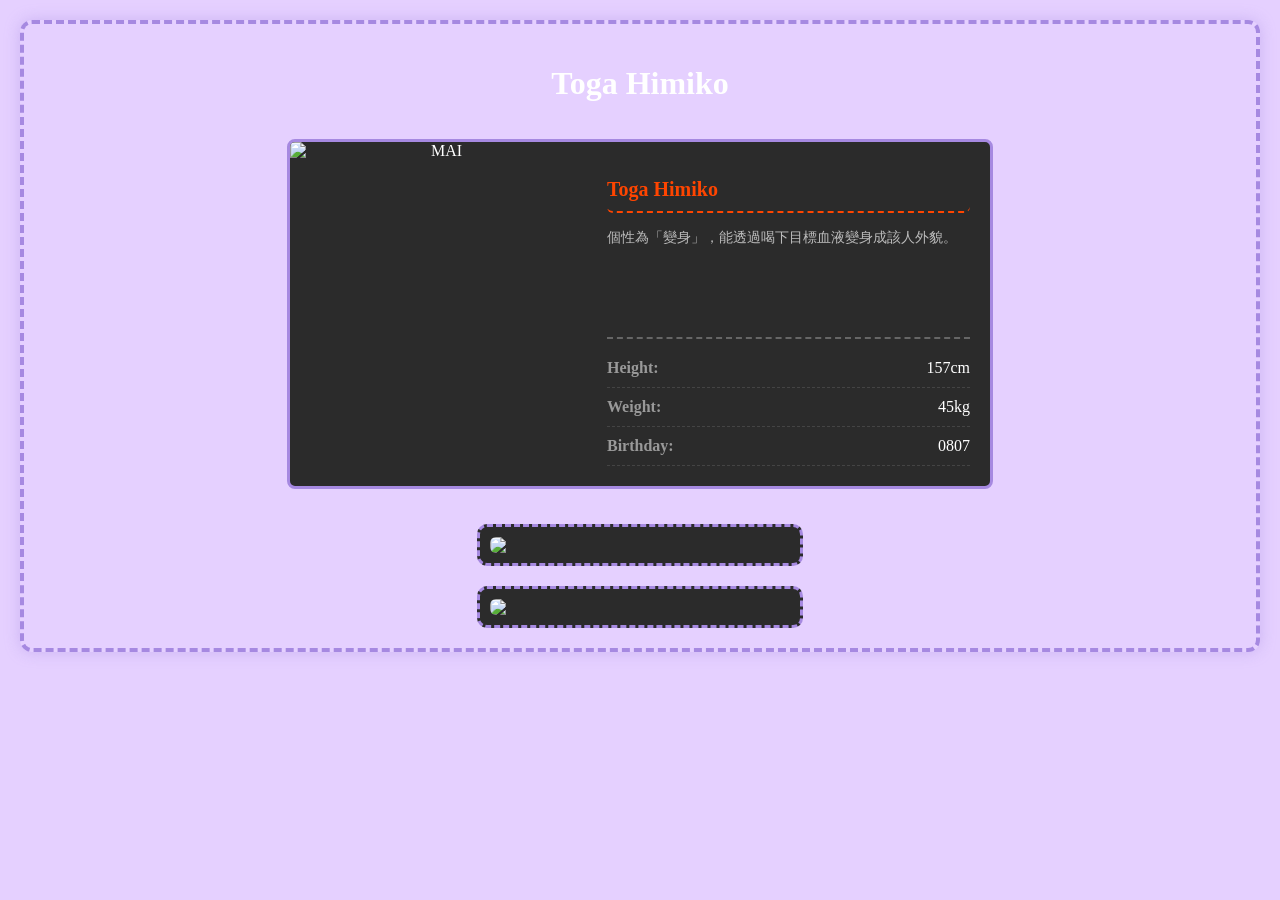
==== Mid Exam.html @ 987d9679 "期中作業" ====
<!DOCTYPE html>
<html lang="en">
<head>
    <meta charset="UTF-8">
    <title>Title</title>
  <link rel="stylesheet" href="Mid Exam.css">
</head>
<body>

<h1>Toga Himiko</h1>

<div class="container">

    <div class="character-card">
        <img src="https://truth.bahamut.com.tw/s01/202112/cd9a21657ec7bab2374fdb09c585795a.JPG" alt="MAI">
        <div class="info">
            <h2 class="name">Toga Himiko</h2>
            <p class="profile">個性為「變身」，能透過喝下目標血液變身成該人外貌。</p>
            <div class="detail">
                <ul>
                    <li><div class="detail_title">Height:</div><div class="detail_text">157cm</div></li>
                    <li><div class="detail_title">Weight:</div><div class="detail_text">45kg</div></li>
                    <li><div class="detail_title">Birthday:</div><div class="detail_text">0807</div></li>

                </ul>
            </div>
        </div>
    </div>
</div>
<div class="bottom-image">
    <img src="https://truth.bahamut.com.tw/s01/202001/4f81b96754081e667c93673666c85764.JPG">
</div>

<div class="bottom-image">
    <img src="https://megapx-assets.dcard.tw/images/17e05971-28db-4705-aa23-f99f73d9beba/640.jpeg">
</div>


</body>
</html>
---- Mid Exam.css ----
body{
    color: white;
    background-color: #E5D0FF;
    text-align: center;
    padding: 20px;
    margin: 20px;
    border: 4px dashed #A689E1;
    border-radius: 12px;
    box-sizing: border-box;
    box-shadow: 0 0 15px rgba(166, 137, 225, 0.4);
    display: flex;
    flex-direction: column;
    align-items: center;
}
.character-card{
    display: flex;
    width: 700px;
    overflow: hidden;
    border: 3px solid #A689E1;
    border-radius: 8px;
    background-color: #2b2b2b;
    margin: 15px;
}
.character-card img{
    width: 45%;
    height: auto;
    object-fit: cover;
    display: block;
    transition: transform 0.5s ease-in-out;
}
.info{
    width: 55%;
    padding: 20px;
    text-align: left;
}
.character-card:hover img{
    transform: scale(1.05);
}
.name{
    font-size: 20px;
    color: #ff4500;
    margin-bottom: 10px;
    padding-bottom: 10px;
    border-bottom: 2px dashed #ff4500;
    border-radius: 6px;

}
.profile{
    font-size: 14px;
    color: #bbb;
    line-height: 1.6;
    min-height: 100px;
    margin-bottom: 10px;
    padding-bottom: 10px;
    border-bottom: 2px dashed #666;
}
.detail ul{
    list-style: none;
    padding: 0;
    margin: 0;
}

.detail li{
    display: flex;
    justify-content: space-between;
    padding: 10px 0;
    border-bottom: 1px dashed #444;
}

.detail_title{
    color: #999;
    font-weight: bold;
}

.detail_text{
    color: #fff;
}
.bottom-image{
    margin-top: 20px;
    display: inline-block;

    border: 3px dashed #A689E1;
    border-radius: 10px;

    padding: 10px;
    background-color: #2b2b2b;
}

.bottom-image img{
    width: 300px;
    height: auto;
    display: block;

    border-radius: 6px;
    transition: transform 0.4s ease;
}

.bottom-image img:hover{
    transform: scale(1.05);
}
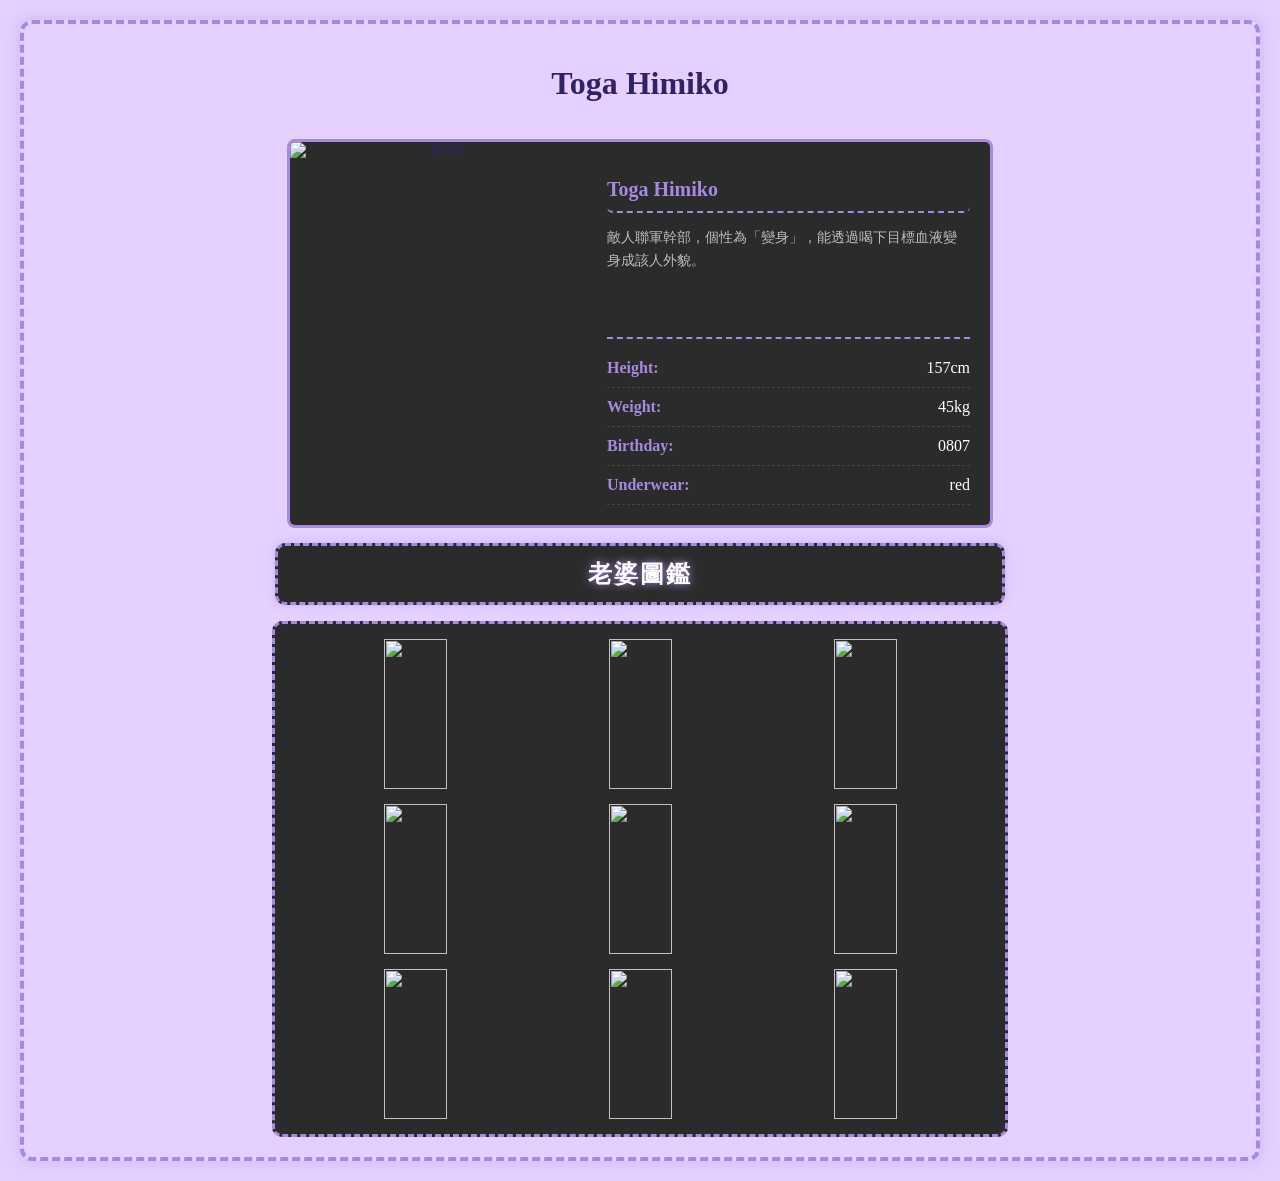
==== commit 59f7393d: "期中作業" ====
--- a/Mid Exam.html
+++ b/Mid Exam.html
@@ -15,25 +15,34 @@
         <img src="https://truth.bahamut.com.tw/s01/202112/cd9a21657ec7bab2374fdb09c585795a.JPG" alt="MAI">
         <div class="info">
             <h2 class="name">Toga Himiko</h2>
-            <p class="profile">個性為「變身」，能透過喝下目標血液變身成該人外貌。</p>
+            <p class="profile">敵人聯軍幹部，個性為「變身」，能透過喝下目標血液變身成該人外貌。</p>
             <div class="detail">
                 <ul>
                     <li><div class="detail_title">Height:</div><div class="detail_text">157cm</div></li>
                     <li><div class="detail_title">Weight:</div><div class="detail_text">45kg</div></li>
                     <li><div class="detail_title">Birthday:</div><div class="detail_text">0807</div></li>
+                    <li><div class="detail_title">Underwear:</div><div class="detail_text">red</div></li>
 
                 </ul>
             </div>
         </div>
     </div>
 </div>
+<div class="page-title">
+    老婆圖鑑
+</div>
 <div class="bottom-image">
     <img src="https://truth.bahamut.com.tw/s01/202001/4f81b96754081e667c93673666c85764.JPG">
+    <img src="https://megapx-assets.dcard.tw/images/17e05971-28db-4705-aa23-f99f73d9beba/640.jpeg">
+    <img src="https://i.pinimg.com/736x/8e/2e/8d/8e2e8d66dc5a1eb0a4ae7a705e4541a2.jpg">
+    <img src="https://i.pinimg.com/736x/82/79/4a/82794a0b2cfcd0865075c1beab1d564e.jpg">
+    <img src="https://i.pinimg.com/736x/01/7d/8f/017d8fe44d60806c93279ea641a8e9c3.jpg">
+    <img src="https://i.pinimg.com/736x/e5/3e/14/e53e14b9786f993fae600117ead22b44.jpg">
+    <img src="https://i.pinimg.com/736x/77/28/74/7728748ad76f6817b3b83d0099351859.jpg">
+    <img src="https://i.pinimg.com/736x/e8/e8/ea/e8e8ea42a0c424dc5df3aa008118c8fd.jpg">
+    <img src="https://i.pinimg.com/736x/44/db/dd/44dbdd9fa186ebcd6095f6c1461c335e.jpg">
 </div>
 
-<div class="bottom-image">
-    <img src="https://megapx-assets.dcard.tw/images/17e05971-28db-4705-aa23-f99f73d9beba/640.jpeg">
-</div>
 
 
 </body>
--- a/Mid Exam.css
+++ b/Mid Exam.css
@@ -1,5 +1,5 @@
 body{
-    color: white;
+    color: #312268;
     background-color: #E5D0FF;
     text-align: center;
     padding: 20px;
@@ -38,10 +38,10 @@
 }
 .name{
     font-size: 20px;
-    color: #ff4500;
+    color: #A689E1;
     margin-bottom: 10px;
     padding-bottom: 10px;
-    border-bottom: 2px dashed #ff4500;
+    border-bottom: 2px dashed #A689E1;
     border-radius: 6px;
 
 }
@@ -52,7 +52,7 @@
     min-height: 100px;
     margin-bottom: 10px;
     padding-bottom: 10px;
-    border-bottom: 2px dashed #666;
+    border-bottom: 2px dashed #A689E1;
 }
 .detail ul{
     list-style: none;
@@ -68,7 +68,7 @@
 }
 
 .detail_title{
-    color: #999;
+    color: #A689E1;
     font-weight: bold;
 }
 
@@ -76,25 +76,44 @@
     color: #fff;
 }
 .bottom-image{
-    margin-top: 20px;
-    display: inline-block;
+    display: flex;
+    justify-content: center;
+    flex-wrap: wrap;
+    gap: 15px;
+    width: 700px;
+    margin-top: 8px;
 
     border: 3px dashed #A689E1;
     border-radius: 10px;
 
-    padding: 10px;
+    padding: 15px;
     background-color: #2b2b2b;
+}
+.page-title{
+    width: 700px;
+    margin-bottom: 8px;
+    padding: 12px;
+    font-size: 24px;
+    font-weight: bold;
+    color: #fff;
+    text-align: center;
+    background-color: #2b2b2b;
+    border: 3px dashed #A689E1;
+    border-radius: 10px;
+    box-shadow: 0 0 10px rgba(166, 137, 225, 0.4);
+    letter-spacing: 2px;
+    text-shadow: 0 0 8px #A689E1;
 }
 
 .bottom-image img{
-    width: 300px;
-    height: auto;
-    display: block;
+    width: 30%;
+    height: 150px;
+    object-fit: cover;
 
     border-radius: 6px;
-    transition: transform 0.4s ease;
+    transition: transform 0.3s ease;
 }
 
 .bottom-image img:hover{
-    transform: scale(1.05);
+    transform: scale(1.08);
 }
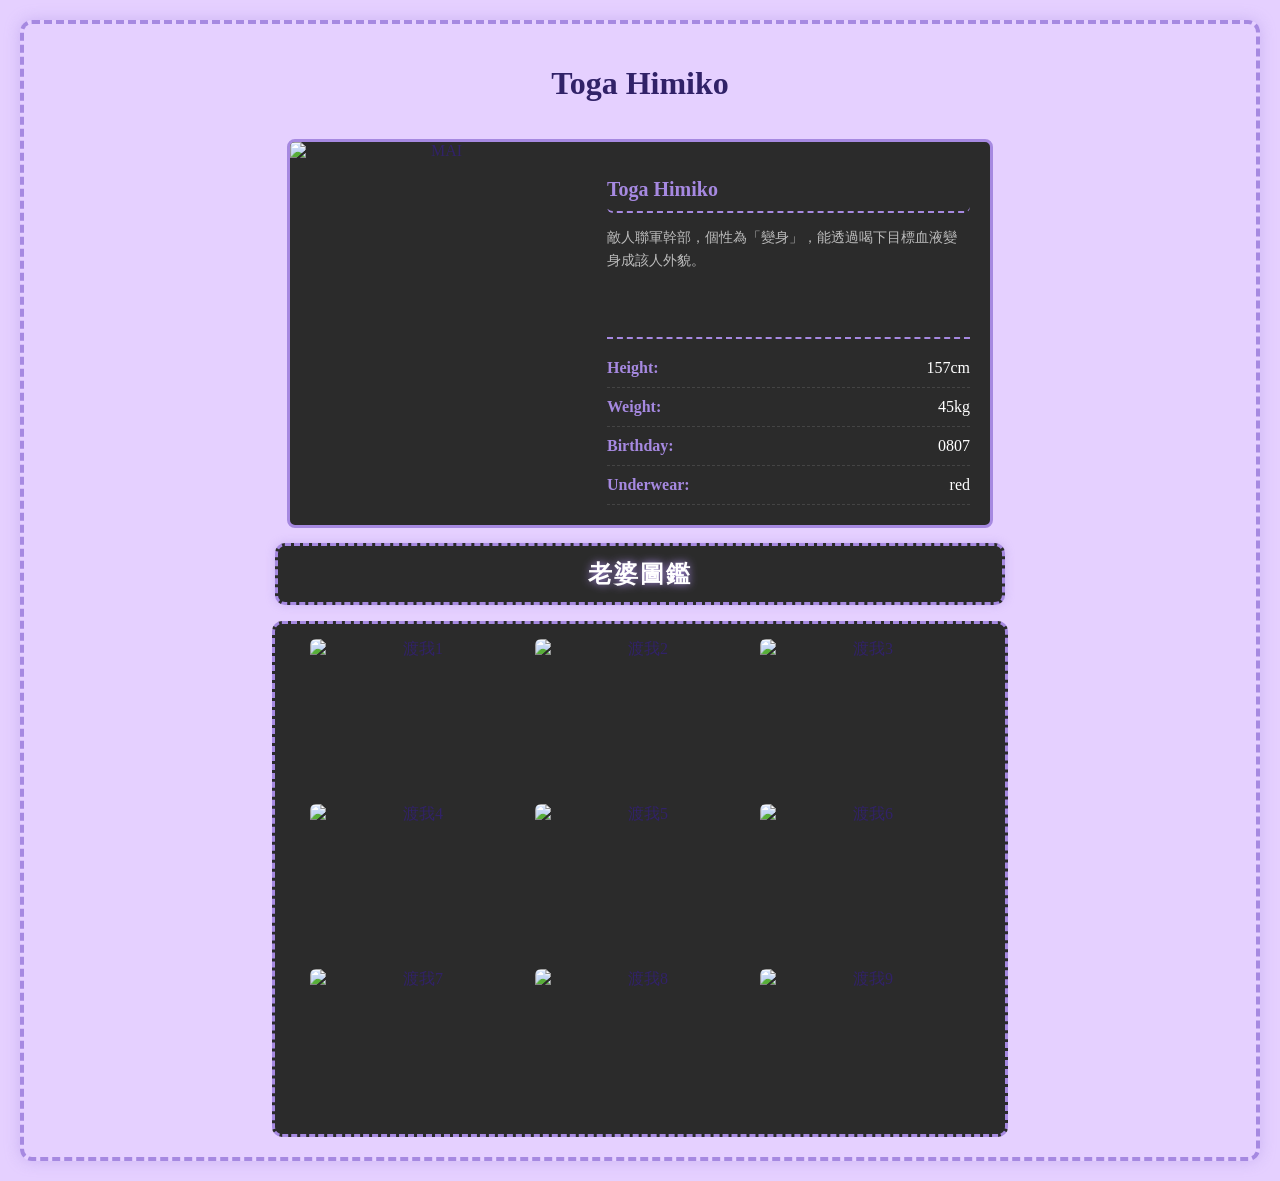
==== commit 295d5309: "期中作業" ====
--- a/Mid Exam.html
+++ b/Mid Exam.html
@@ -32,15 +32,15 @@
     老婆圖鑑
 </div>
 <div class="bottom-image">
-    <img src="https://truth.bahamut.com.tw/s01/202001/4f81b96754081e667c93673666c85764.JPG">
-    <img src="https://megapx-assets.dcard.tw/images/17e05971-28db-4705-aa23-f99f73d9beba/640.jpeg">
-    <img src="https://i.pinimg.com/736x/8e/2e/8d/8e2e8d66dc5a1eb0a4ae7a705e4541a2.jpg">
-    <img src="https://i.pinimg.com/736x/82/79/4a/82794a0b2cfcd0865075c1beab1d564e.jpg">
-    <img src="https://i.pinimg.com/736x/01/7d/8f/017d8fe44d60806c93279ea641a8e9c3.jpg">
-    <img src="https://i.pinimg.com/736x/e5/3e/14/e53e14b9786f993fae600117ead22b44.jpg">
-    <img src="https://i.pinimg.com/736x/77/28/74/7728748ad76f6817b3b83d0099351859.jpg">
-    <img src="https://i.pinimg.com/736x/e8/e8/ea/e8e8ea42a0c424dc5df3aa008118c8fd.jpg">
-    <img src="https://i.pinimg.com/736x/44/db/dd/44dbdd9fa186ebcd6095f6c1461c335e.jpg">
+    <img src="https://truth.bahamut.com.tw/s01/202001/4f81b96754081e667c93673666c85764.JPG" alt="渡我1">
+    <img src="https://megapx-assets.dcard.tw/images/17e05971-28db-4705-aa23-f99f73d9beba/640.jpeg" alt="渡我2">
+    <img src="https://i.pinimg.com/736x/8e/2e/8d/8e2e8d66dc5a1eb0a4ae7a705e4541a2.jpg" alt="渡我3">
+    <img src="https://i.pinimg.com/736x/82/79/4a/82794a0b2cfcd0865075c1beab1d564e.jpg" alt="渡我4">
+    <img src="https://i.pinimg.com/736x/01/7d/8f/017d8fe44d60806c93279ea641a8e9c3.jpg" alt="渡我5">
+    <img src="https://i.pinimg.com/736x/e5/3e/14/e53e14b9786f993fae600117ead22b44.jpg" alt="渡我6">
+    <img src="https://i.pinimg.com/736x/77/28/74/7728748ad76f6817b3b83d0099351859.jpg" alt="渡我7">
+    <img src="https://i.pinimg.com/736x/e8/e8/ea/e8e8ea42a0c424dc5df3aa008118c8fd.jpg" alt="渡我8">
+    <img src="https://i.pinimg.com/736x/44/db/dd/44dbdd9fa186ebcd6095f6c1461c335e.jpg" alt="渡我9">
 </div>
 
 
